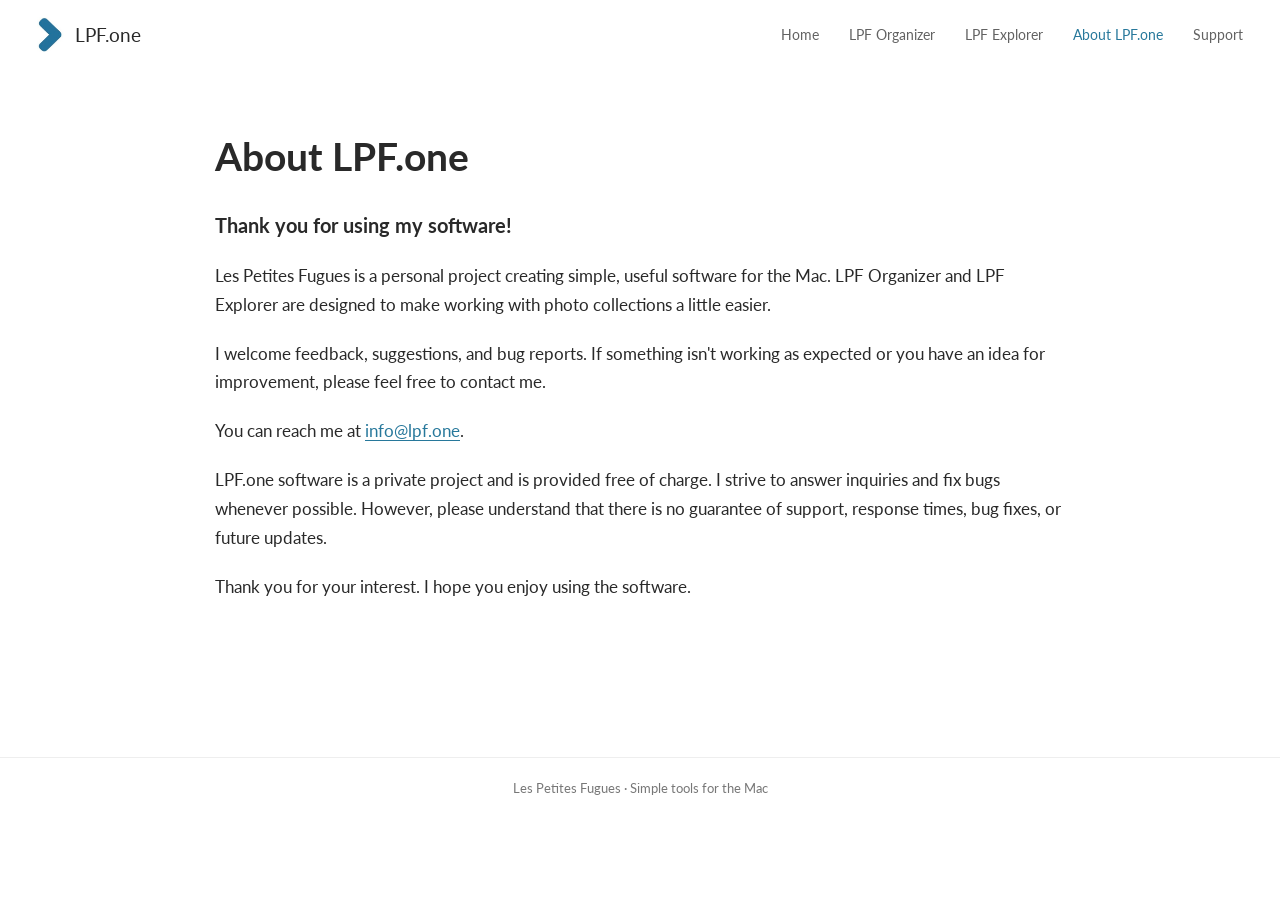
==== about.html @ 21393a83 "Add files via upload" ====
<!doctype html>
<html lang="en"><head><meta charset="utf-8"><meta name="viewport" content="width=device-width,initial-scale=1"><meta name="theme-color" content="#ffffff"><meta name="description" content="About Les Petites Fugues and its free Mac software."><title>About LPF.one — Les Petites Fugues</title><link rel="icon" type="image/png" href="assets/favicon.png"><link rel="stylesheet" href="style.css"></head><body><header class="site-header"><a class="brand" href="index.html"><img src="assets/lpf-symbol.jpg" alt=""><span>LPF.one</span></a><nav aria-label="Main navigation"><a href="index.html">Home</a><a href="organizer.html">LPF Organizer</a><a href="explorer.html">LPF Explorer</a><a href="about.html" aria-current="page">About LPF.one</a><a href="support.html">Support</a></nav></header><main><section class="info-page"><h1>About LPF.one</h1><p class="lead">Thank you for using my software!</p><p>Les Petites Fugues is a personal project creating simple, useful software for the Mac. LPF Organizer and LPF Explorer are designed to make working with photo collections a little easier.</p><p>I welcome feedback, suggestions, and bug reports. If something isn't working as expected or you have an idea for improvement, please feel free to contact me.</p><p>You can reach me at <a href="mailto:info@lpf.one">info@lpf.one</a>.</p><p>LPF.one software is a private project and is provided free of charge. I strive to answer inquiries and fix bugs whenever possible. However, please understand that there is no guarantee of support, response times, bug fixes, or future updates.</p><p>Thank you for your interest. I hope you enjoy using the software.</p></section></main><footer class="footer">Les Petites Fugues · Simple tools for the Mac</footer></body></html>
---- style.css ----
@import url('https://fonts.googleapis.com/css2?family=Lato:wght@400;700&display=swap');
:root{color-scheme:light;--ink:#292929;--muted:#666;--blue:#27789b}
*{box-sizing:border-box}html{scroll-behavior:smooth}body{margin:0;background:#fff;color:var(--ink);font-family:Lato,Arial,sans-serif}
a{color:inherit}a:focus-visible{outline:3px solid var(--blue);outline-offset:5px;border-radius:3px}
.site-header{max-width:1140px;margin:auto;padding:17px 22px;display:flex;align-items:center;justify-content:space-between;gap:16px}
.brand{display:flex;align-items:center;gap:11px;text-decoration:none;font-size:19px;white-space:nowrap}.brand img{width:27px;height:35px;object-fit:contain}
nav{display:flex;gap:clamp(12px,3vw,30px);align-items:center}nav a{text-decoration:none;color:#626262;font-size:14px}nav a:hover,nav a[aria-current=page]{color:var(--blue)}
main{max-width:1120px;margin:auto;padding:0 20px 55px}.hero{margin:12px auto 0;max-width:1080px}.hero img{width:100%;height:auto;display:block}
.slogan{text-align:center;margin:clamp(34px,6vw,65px) auto clamp(44px,7vw,76px);max-width:900px;padding:0 8px;min-height:96px}
.slogan h1{font-size:clamp(25px,4vw,44px);line-height:1.23;margin:0 0 10px;font-weight:700;overflow-wrap:break-word}
.slogan p{font-size:clamp(15px,1.85vw,20px);line-height:1.45;margin:0;color:var(--muted)}
.apps{display:grid;grid-template-columns:repeat(2,minmax(0,1fr));gap:clamp(24px,6vw,90px);max-width:970px;margin:auto}.app{text-align:center}.app a{text-decoration:none;display:block}.app img{display:block;width:100%;max-width:450px;height:auto;margin:0 auto 18px}.app h2{font-size:clamp(22px,2.5vw,29px);margin:0 0 7px}.app p{font-size:16px;line-height:1.5;color:var(--muted);margin:10px auto;max-width:340px}
.status{font-size:12px;letter-spacing:.11em;text-transform:uppercase;color:#777;font-weight:700}.footer{border-top:1px solid #eee;padding:22px;text-align:center;color:#777;font-size:13px}
.detail{max-width:760px;margin:40px auto 100px;text-align:center}.detail img{width:min(100%,440px);height:auto}.detail h1{font-size:clamp(28px,4vw,42px);margin:14px 0}.detail p{color:var(--muted);font-size:18px;line-height:1.55}.back{display:inline-block;margin-top:26px;color:var(--blue)}
@media(max-width:600px){.site-header{padding:12px 16px}.brand{font-size:16px}.brand img{width:22px;height:30px}nav{gap:12px}nav a{font-size:12px}main{padding:0 15px 40px}.hero{margin-top:16px}.slogan{margin:32px auto 48px;min-height:0}.slogan h1{font-size:clamp(24px,6vw,30px);margin-bottom:9px}.slogan p{font-size:15px}.apps{grid-template-columns:1fr;gap:48px}.app img{max-width:360px;margin-bottom:12px}.app p{font-size:15px}.detail{margin:35px auto 75px}}
@media(max-width:360px){.brand span{display:none}nav{gap:10px}}
@media(prefers-reduced-motion:reduce){html{scroll-behavior:auto}}

/* V2: additional pages and responsive five-item navigation */
.site-header{max-width:1250px;flex-wrap:wrap}
.site-header nav{flex-wrap:wrap;justify-content:flex-end;row-gap:10px}
.info-page{max-width:850px;margin:clamp(32px,5vw,70px) auto 100px;line-height:1.7;font-size:17px}
.info-page h1{font-size:clamp(28px,4vw,39px);line-height:1.2;margin:0 0 28px}
.info-page h2{font-size:22px;margin:34px 0 10px}
.info-page p{margin:0 0 20px}.info-page .lead{font-size:20px;font-weight:700}
.info-page ul{padding-left:24px;margin:0 0 24px}.info-page li{padding-left:4px;margin:7px 0}
.info-page a{color:var(--blue);text-underline-offset:3px}.info-page .muted{color:var(--muted)}
@media(max-width:720px){.site-header{flex-direction:column;align-items:flex-start;gap:12px}.site-header nav{justify-content:flex-start;gap:11px 19px}.info-page{font-size:16px;margin:35px auto 70px}.info-page .lead{font-size:18px}}
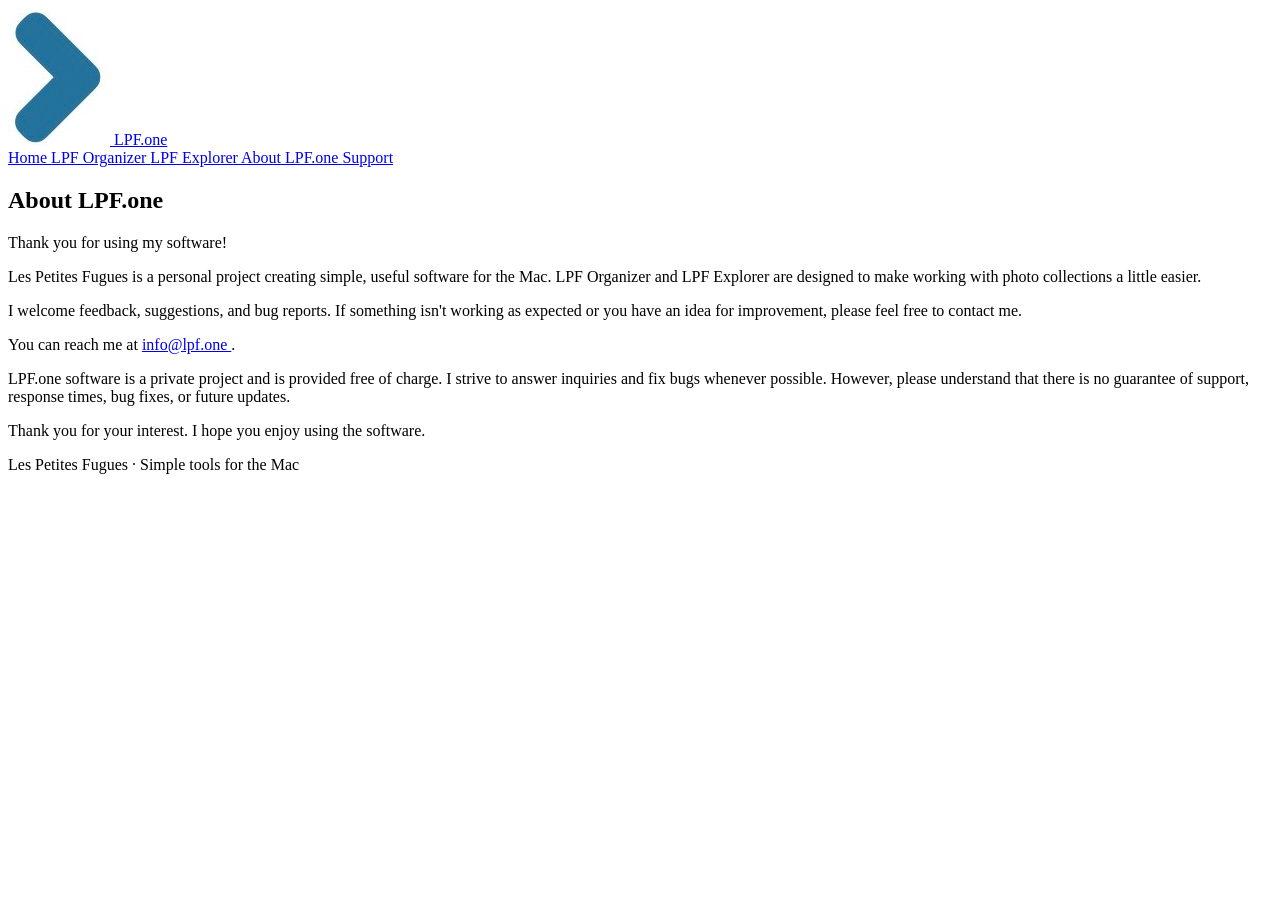
==== commit 88622d90: "Add files via upload" ====
--- a/about.html
+++ b/about.html
@@ -1,2 +1,76 @@
 <!doctype html>
-<html lang="en"><head><meta charset="utf-8"><meta name="viewport" content="width=device-width,initial-scale=1"><meta name="theme-color" content="#ffffff"><meta name="description" content="About Les Petites Fugues and its free Mac software."><title>About LPF.one — Les Petites Fugues</title><link rel="icon" type="image/png" href="assets/favicon.png"><link rel="stylesheet" href="style.css"></head><body><header class="site-header"><a class="brand" href="index.html"><img src="assets/lpf-symbol.jpg" alt=""><span>LPF.one</span></a><nav aria-label="Main navigation"><a href="index.html">Home</a><a href="organizer.html">LPF Organizer</a><a href="explorer.html">LPF Explorer</a><a href="about.html" aria-current="page">About LPF.one</a><a href="support.html">Support</a></nav></header><main><section class="info-page"><h1>About LPF.one</h1><p class="lead">Thank you for using my software!</p><p>Les Petites Fugues is a personal project creating simple, useful software for the Mac. LPF Organizer and LPF Explorer are designed to make working with photo collections a little easier.</p><p>I welcome feedback, suggestions, and bug reports. If something isn't working as expected or you have an idea for improvement, please feel free to contact me.</p><p>You can reach me at <a href="mailto:info@lpf.one">info@lpf.one</a>.</p><p>LPF.one software is a private project and is provided free of charge. I strive to answer inquiries and fix bugs whenever possible. However, please understand that there is no guarantee of support, response times, bug fixes, or future updates.</p><p>Thank you for your interest. I hope you enjoy using the software.</p></section></main><footer class="footer">Les Petites Fugues · Simple tools for the Mac</footer></body></html>+<html lang="en">
+ <head>
+  <meta charset="utf-8"/>
+  <meta content="width=device-width,initial-scale=1" name="viewport"/>
+  <meta content="#ffffff" name="theme-color"/>
+  <meta content="About Les Petites Fugues and its free Mac software." name="description"/>
+  <title>
+   About LPF.one — Les Petites Fugues
+  </title>
+  <link href="assets/favicon.png" rel="icon" type="image/png"/>
+  <link href="style.css" rel="stylesheet"/>
+  <script defer="True" src="assets/analytics.js">
+  </script>
+ </head>
+ <body>
+  <header class="site-header">
+   <a class="brand" href="index.html">
+    <img alt="" src="assets/lpf-symbol.jpg"/>
+    <span>
+     LPF.one
+    </span>
+   </a>
+   <nav aria-label="Main navigation">
+    <a href="index.html">
+     Home
+    </a>
+    <a href="organizer.html">
+     LPF Organizer
+    </a>
+    <a href="explorer.html">
+     LPF Explorer
+    </a>
+    <a aria-current="page" href="about.html">
+     About LPF.one
+    </a>
+    <a href="support.html">
+     Support
+    </a>
+   </nav>
+  </header>
+  <main>
+   <section class="info-page">
+    <h1>
+     About LPF.one
+    </h1>
+    <p class="lead">
+     Thank you for using my software!
+    </p>
+    <p>
+     Les Petites Fugues is a personal project creating simple, useful software for the Mac. LPF Organizer and LPF Explorer are designed to make working with photo collections a little easier.
+    </p>
+    <p>
+     I welcome feedback, suggestions, and bug reports. If something isn't working as expected or you have an idea for improvement, please feel free to contact me.
+    </p>
+    <p>
+     You can reach me at
+     <a href="mailto:info@lpf.one">
+      info@lpf.one
+     </a>
+     .
+    </p>
+    <p>
+     LPF.one software is a private project and is provided free of charge. I strive to answer inquiries and fix bugs whenever possible. However, please understand that there is no guarantee of support, response times, bug fixes, or future updates.
+    </p>
+    <p>
+     Thank you for your interest. I hope you enjoy using the software.
+    </p>
+   </section>
+  </main>
+  <footer class="footer">
+   Les Petites Fugues · Simple tools for the Mac
+  </footer>
+ </body>
+</html>
+
--- a/style.css
+++ b/style.css
@@ -1,28 +1,362 @@
-@import url('https://fonts.googleapis.com/css2?family=Lato:wght@400;700&display=swap');
-:root{color-scheme:light;--ink:#292929;--muted:#666;--blue:#27789b}
-*{box-sizing:border-box}html{scroll-behavior:smooth}body{margin:0;background:#fff;color:var(--ink);font-family:Lato,Arial,sans-serif}
-a{color:inherit}a:focus-visible{outline:3px solid var(--blue);outline-offset:5px;border-radius:3px}
-.site-header{max-width:1140px;margin:auto;padding:17px 22px;display:flex;align-items:center;justify-content:space-between;gap:16px}
-.brand{display:flex;align-items:center;gap:11px;text-decoration:none;font-size:19px;white-space:nowrap}.brand img{width:27px;height:35px;object-fit:contain}
-nav{display:flex;gap:clamp(12px,3vw,30px);align-items:center}nav a{text-decoration:none;color:#626262;font-size:14px}nav a:hover,nav a[aria-current=page]{color:var(--blue)}
-main{max-width:1120px;margin:auto;padding:0 20px 55px}.hero{margin:12px auto 0;max-width:1080px}.hero img{width:100%;height:auto;display:block}
-.slogan{text-align:center;margin:clamp(34px,6vw,65px) auto clamp(44px,7vw,76px);max-width:900px;padding:0 8px;min-height:96px}
-.slogan h1{font-size:clamp(25px,4vw,44px);line-height:1.23;margin:0 0 10px;font-weight:700;overflow-wrap:break-word}
-.slogan p{font-size:clamp(15px,1.85vw,20px);line-height:1.45;margin:0;color:var(--muted)}
-.apps{display:grid;grid-template-columns:repeat(2,minmax(0,1fr));gap:clamp(24px,6vw,90px);max-width:970px;margin:auto}.app{text-align:center}.app a{text-decoration:none;display:block}.app img{display:block;width:100%;max-width:450px;height:auto;margin:0 auto 18px}.app h2{font-size:clamp(22px,2.5vw,29px);margin:0 0 7px}.app p{font-size:16px;line-height:1.5;color:var(--muted);margin:10px auto;max-width:340px}
-.status{font-size:12px;letter-spacing:.11em;text-transform:uppercase;color:#777;font-weight:700}.footer{border-top:1px solid #eee;padding:22px;text-align:center;color:#777;font-size:13px}
-.detail{max-width:760px;margin:40px auto 100px;text-align:center}.detail img{width:min(100%,440px);height:auto}.detail h1{font-size:clamp(28px,4vw,42px);margin:14px 0}.detail p{color:var(--muted);font-size:18px;line-height:1.55}.back{display:inline-block;margin-top:26px;color:var(--blue)}
-@media(max-width:600px){.site-header{padding:12px 16px}.brand{font-size:16px}.brand img{width:22px;height:30px}nav{gap:12px}nav a{font-size:12px}main{padding:0 15px 40px}.hero{margin-top:16px}.slogan{margin:32px auto 48px;min-height:0}.slogan h1{font-size:clamp(24px,6vw,30px);margin-bottom:9px}.slogan p{font-size:15px}.apps{grid-template-columns:1fr;gap:48px}.app img{max-width:360px;margin-bottom:12px}.app p{font-size:15px}.detail{margin:35px auto 75px}}
-@media(max-width:360px){.brand span{display:none}nav{gap:10px}}
-@media(prefers-reduced-motion:reduce){html{scroll-behavior:auto}}
+/* LPF.one shared stylesheet. Layout and styling preserved from V2.2. */
+
+@import url('https://fonts.googleapis.com/css2?family=Lato:wght@400;
+  700&display=swap');
+  
+:root {
+  color-scheme:light;
+  --ink:#292929;
+  --muted:#666;
+  --blue:#27789b
+}
+
+* {
+  box-sizing:border-box
+}
+
+html {
+  scroll-behavior:smooth
+}
+
+body {
+  margin:0;
+  background:#fff;
+  color:var(--ink);
+  font-family:Lato,Arial,sans-serif
+}
+
+a {
+  color:inherit
+}
+
+a:focus-visible {
+  outline:3px solid var(--blue);
+  outline-offset:5px;
+  border-radius:3px
+}
+
+.site-header {
+  max-width:1140px;
+  margin:auto;
+  padding:17px 22px;
+  display:flex;
+  align-items:center;
+  justify-content:space-between;
+  gap:16px
+}
+
+.brand {
+  display:flex;
+  align-items:center;
+  gap:11px;
+  text-decoration:none;
+  font-size:19px;
+  white-space:nowrap
+}
+
+.brand img {
+  width:27px;
+  height:35px;
+  object-fit:contain
+}
+
+nav {
+  display:flex;
+  gap:clamp(12px,3vw,30px);
+  align-items:center
+}
+
+nav a {
+  text-decoration:none;
+  color:#626262;
+  font-size:14px
+}
+
+nav a:hover,nav a[aria-current=page] {
+  color:var(--blue)
+}
+
+main {
+  max-width:1120px;
+  margin:auto;
+  padding:0 20px 55px
+}
+
+.hero {
+  margin:12px auto 0;
+  max-width:1080px
+}
+
+.hero img {
+  width:100%;
+  height:auto;
+  display:block
+}
+
+.slogan {
+  text-align:center;
+  margin:clamp(34px,6vw,65px) auto clamp(44px,7vw,76px);
+  max-width:900px;
+  padding:0 8px;
+  min-height:96px
+}
+
+.slogan h1 {
+  font-size:clamp(25px,4vw,44px);
+  line-height:1.23;
+  margin:0 0 10px;
+  font-weight:700;
+  overflow-wrap:break-word
+}
+
+.slogan p {
+  font-size:clamp(15px,1.85vw,20px);
+  line-height:1.45;
+  margin:0;
+  color:var(--muted)
+}
+
+.apps {
+  display:grid;
+  grid-template-columns:repeat(2,minmax(0,1fr));
+  gap:clamp(24px,6vw,90px);
+  max-width:970px;
+  margin:auto
+}
+
+.app {
+  text-align:center
+}
+
+.app a {
+  text-decoration:none;
+  display:block
+}
+
+.app img {
+  display:block;
+  width:100%;
+  max-width:450px;
+  height:auto;
+  margin:0 auto 18px
+}
+
+.app h2 {
+  font-size:clamp(22px,2.5vw,29px);
+  margin:0 0 7px
+}
+
+.app p {
+  font-size:16px;
+  line-height:1.5;
+  color:var(--muted);
+  margin:10px auto;
+  max-width:340px
+}
+
+.status {
+  font-size:12px;
+  letter-spacing:.11em;
+  text-transform:uppercase;
+  color:#777;
+  font-weight:700
+}
+
+.footer {
+  border-top:1px solid #eee;
+  padding:22px;
+  text-align:center;
+  color:#777;
+  font-size:13px
+}
+
+.detail {
+  max-width:760px;
+  margin:40px auto 100px;
+  text-align:center
+}
+
+.detail img {
+  width:min(100%,440px);
+  height:auto
+}
+
+.detail h1 {
+  font-size:clamp(28px,4vw,42px);
+  margin:14px 0
+}
+
+.detail p {
+  color:var(--muted);
+  font-size:18px;
+  line-height:1.55
+}
+
+.back {
+  display:inline-block;
+  margin-top:26px;
+  color:var(--blue)
+}
+
+@media(max-width:600px) {
+  .site-header {
+  padding:12px 16px
+}
+
+.brand {
+  font-size:16px
+}
+
+.brand img {
+  width:22px;
+  height:30px
+}
+
+nav {
+  gap:12px
+}
+
+nav a {
+  font-size:12px
+}
+
+main {
+  padding:0 15px 40px
+}
+
+.hero {
+  margin-top:16px
+}
+
+.slogan {
+  margin:32px auto 48px;
+  min-height:0
+}
+
+.slogan h1 {
+  font-size:clamp(24px,6vw,30px);
+  margin-bottom:9px
+}
+
+.slogan p {
+  font-size:15px
+}
+
+.apps {
+  grid-template-columns:1fr;
+  gap:48px
+}
+
+.app img {
+  max-width:360px;
+  margin-bottom:12px
+}
+
+.app p {
+  font-size:15px
+}
+
+.detail {
+  margin:35px auto 75px
+}
+
+}
+
+@media(max-width:360px) {
+  .brand span {
+  display:none
+}
+
+nav {
+  gap:10px
+}
+
+}
+
+@media(prefers-reduced-motion:reduce) {
+  html {
+  scroll-behavior:auto
+}
+
+}
 
 /* V2: additional pages and responsive five-item navigation */
-.site-header{max-width:1250px;flex-wrap:wrap}
-.site-header nav{flex-wrap:wrap;justify-content:flex-end;row-gap:10px}
-.info-page{max-width:850px;margin:clamp(32px,5vw,70px) auto 100px;line-height:1.7;font-size:17px}
-.info-page h1{font-size:clamp(28px,4vw,39px);line-height:1.2;margin:0 0 28px}
-.info-page h2{font-size:22px;margin:34px 0 10px}
-.info-page p{margin:0 0 20px}.info-page .lead{font-size:20px;font-weight:700}
-.info-page ul{padding-left:24px;margin:0 0 24px}.info-page li{padding-left:4px;margin:7px 0}
-.info-page a{color:var(--blue);text-underline-offset:3px}.info-page .muted{color:var(--muted)}
-@media(max-width:720px){.site-header{flex-direction:column;align-items:flex-start;gap:12px}.site-header nav{justify-content:flex-start;gap:11px 19px}.info-page{font-size:16px;margin:35px auto 70px}.info-page .lead{font-size:18px}}
+.site-header {
+  max-width:1250px;
+  flex-wrap:wrap
+}
+
+.site-header nav {
+  flex-wrap:wrap;
+  justify-content:flex-end;
+  row-gap:10px
+}
+
+.info-page {
+  max-width:850px;
+  margin:clamp(32px,5vw,70px) auto 100px;
+  line-height:1.7;
+  font-size:17px
+}
+
+.info-page h1 {
+  font-size:clamp(28px,4vw,39px);
+  line-height:1.2;
+  margin:0 0 28px
+}
+
+.info-page h2 {
+  font-size:22px;
+  margin:34px 0 10px
+}
+
+.info-page p {
+  margin:0 0 20px
+}
+
+.info-page .lead {
+  font-size:20px;
+  font-weight:700
+}
+
+.info-page ul {
+  padding-left:24px;
+  margin:0 0 24px
+}
+
+.info-page li {
+  padding-left:4px;
+  margin:7px 0
+}
+
+.info-page a {
+  color:var(--blue);
+  text-underline-offset:3px
+}
+
+.info-page .muted {
+  color:var(--muted)
+}
+
+@media(max-width:720px) {
+  .site-header {
+  flex-direction:column;
+  align-items:flex-start;
+  gap:12px
+}
+
+.site-header nav {
+  justify-content:flex-start;
+  gap:11px 19px
+}
+
+.info-page {
+  font-size:16px;
+  margin:35px auto 70px
+}
+
+.info-page .lead {
+  font-size:18px
+}
+
+}
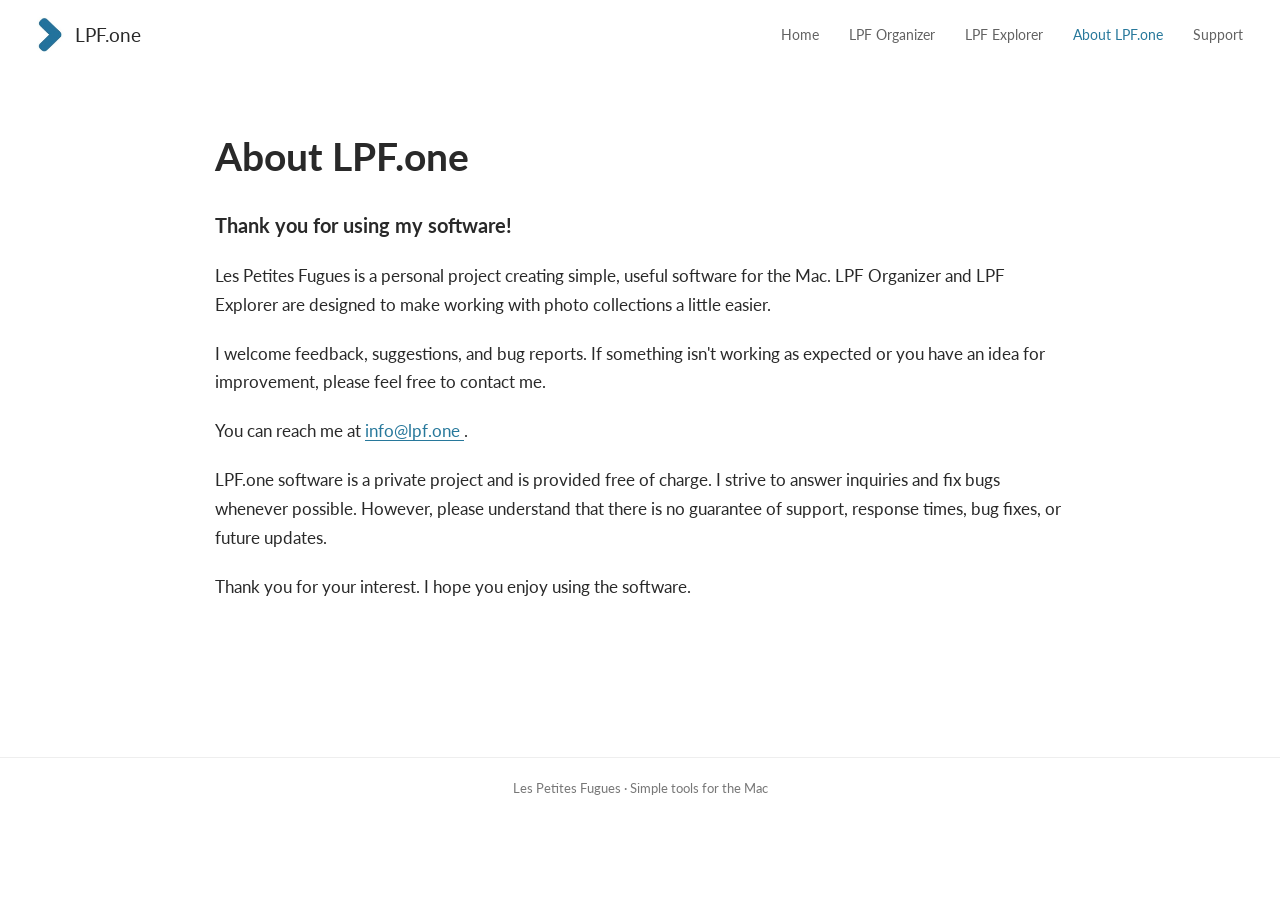
==== commit cbb59fa6: "Add files via upload" ====
--- a/about.html
+++ b/about.html
@@ -10,8 +10,6 @@
   </title>
   <link href="assets/favicon.png" rel="icon" type="image/png"/>
   <link href="style.css" rel="stylesheet"/>
-  <script defer="True" src="assets/analytics.js">
-  </script>
  </head>
  <body>
   <header class="site-header">
--- a/style.css
+++ b/style.css
@@ -1,7 +1,6 @@
 /* LPF.one shared stylesheet. Layout and styling preserved from V2.2. */
 
-@import url('https://fonts.googleapis.com/css2?family=Lato:wght@400;
-  700&display=swap');
+@import url('https://fonts.googleapis.com/css2?family=Lato:wght@400;700&display=swap');
   
 :root {
   color-scheme:light;
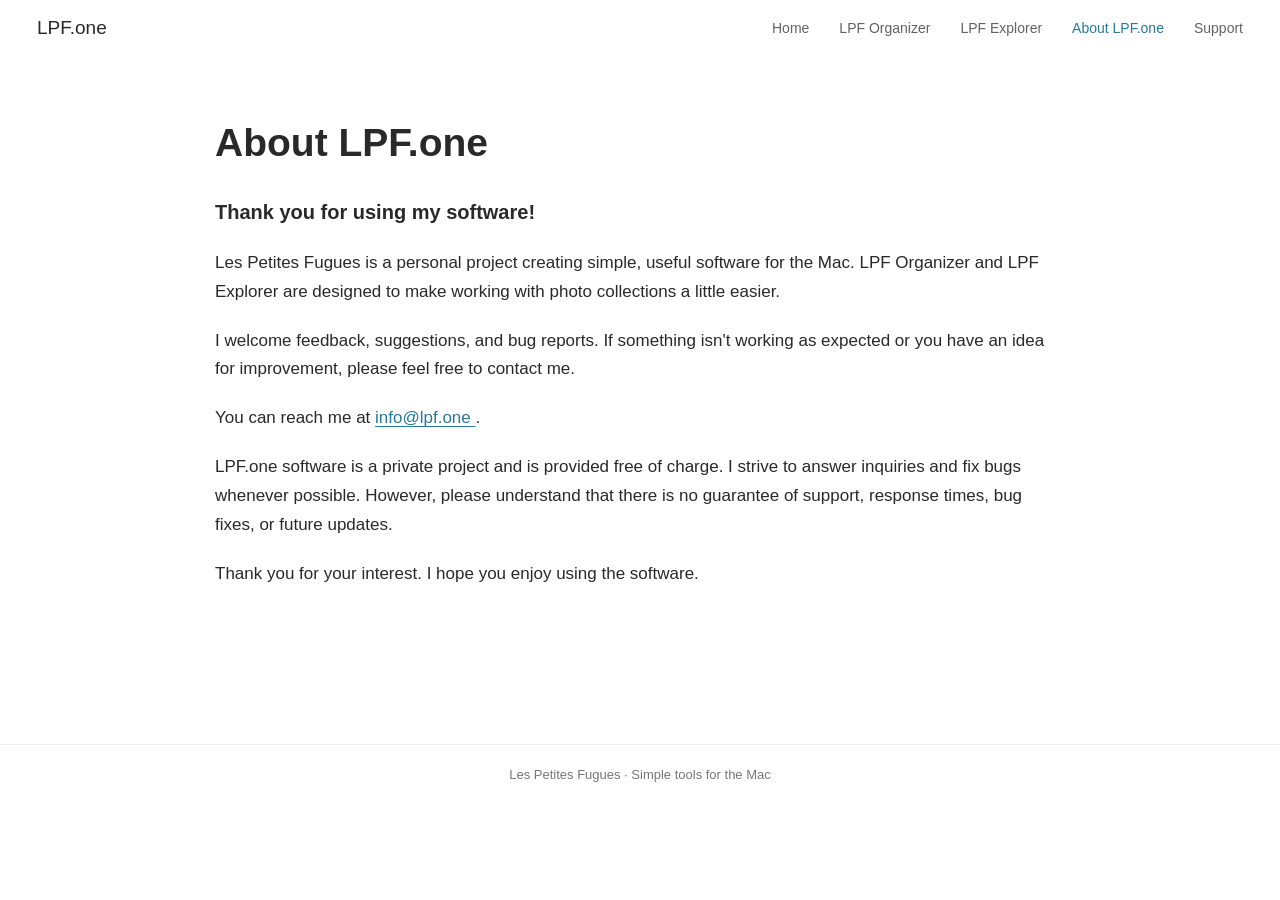
==== commit 40292e4a: "Remove logo image from about.html Removed logo image from the site header." ====
--- a/about.html
+++ b/about.html
@@ -14,7 +14,6 @@
  <body>
   <header class="site-header">
    <a class="brand" href="index.html">
-    <img alt="" src="assets/lpf-symbol.jpg"/>
     <span>
      LPF.one
     </span>
--- a/style.css
+++ b/style.css
@@ -1,7 +1,5 @@
 /* LPF.one shared stylesheet. Layout and styling preserved from V2.2. */
-
-@import url('https://fonts.googleapis.com/css2?family=Lato:wght@400;700&display=swap');
-  
+ 
 :root {
   color-scheme:light;
   --ink:#292929;
@@ -21,7 +19,7 @@
   margin:0;
   background:#fff;
   color:var(--ink);
-  font-family:Lato,Arial,sans-serif
+  font-family: -apple-system, BlinkMacSystemFont, "Segoe UI", Arial, sans-serif;
 }
 
 a {
